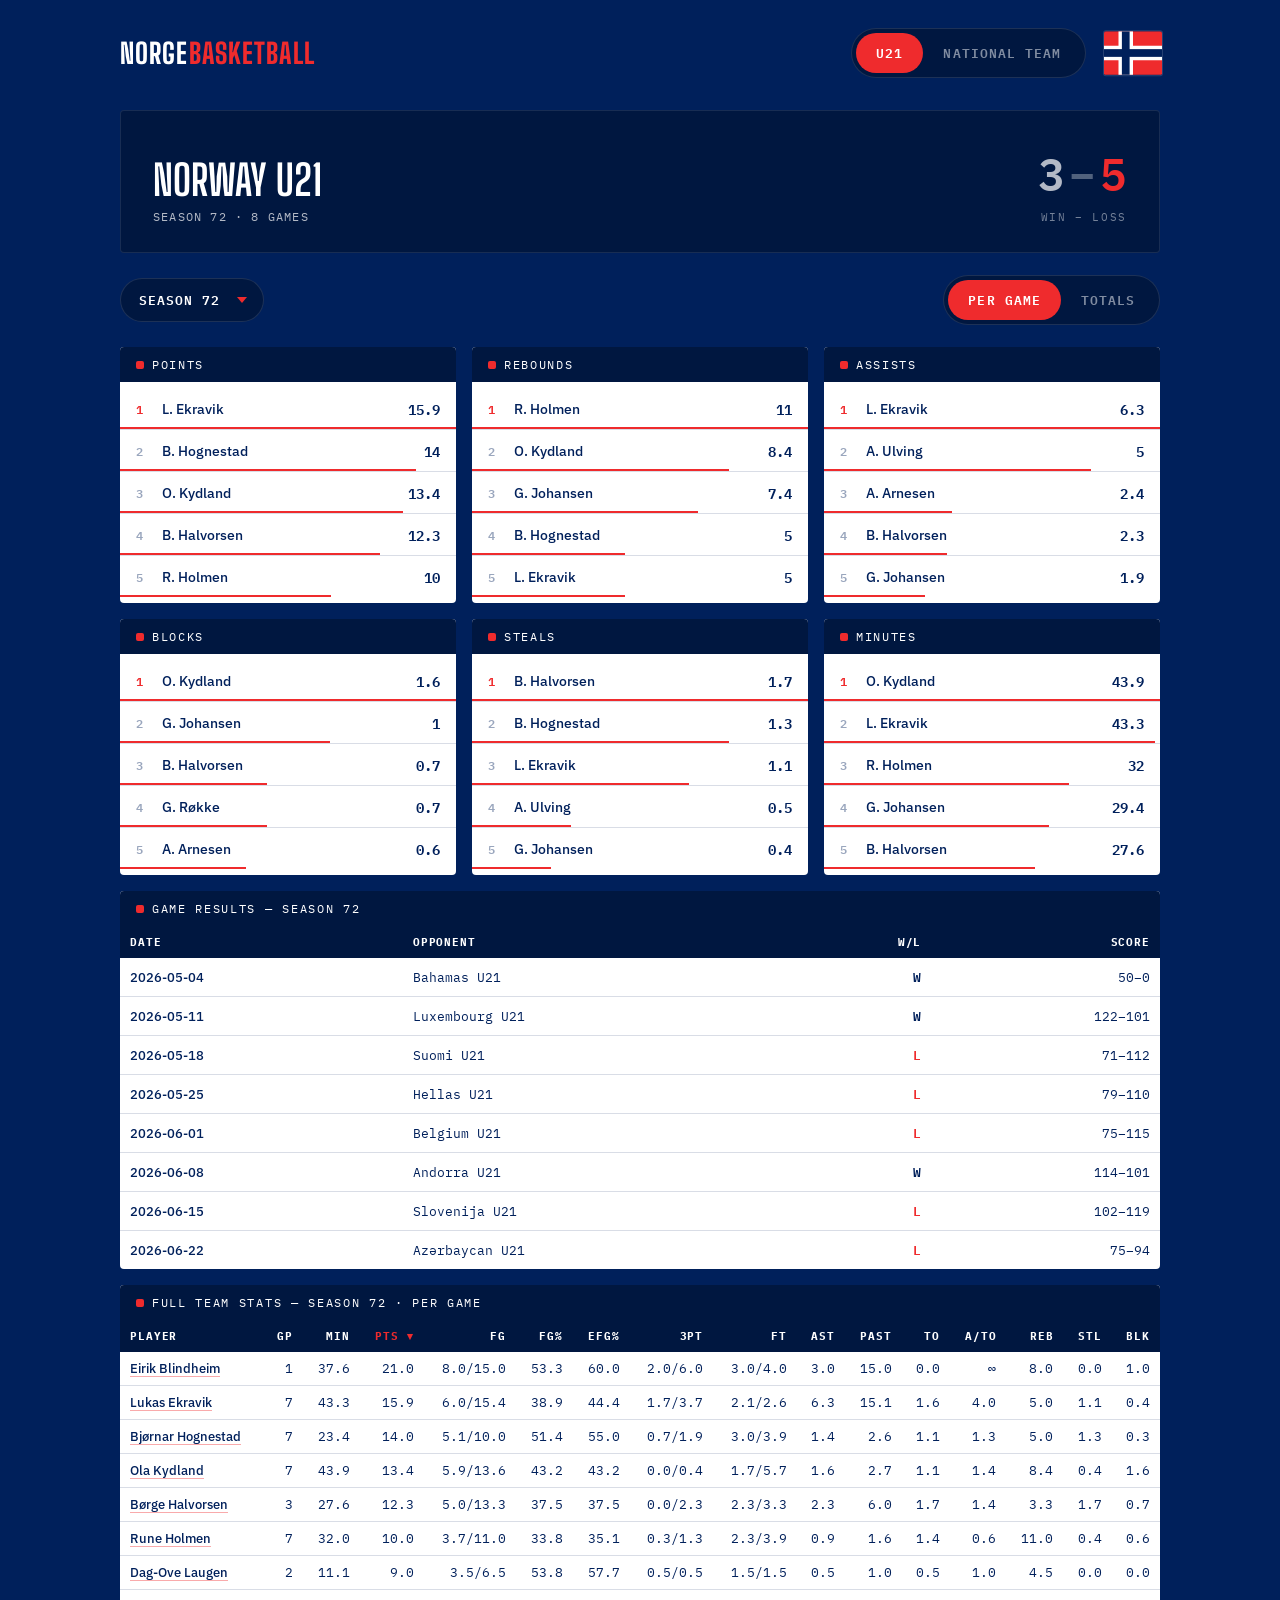
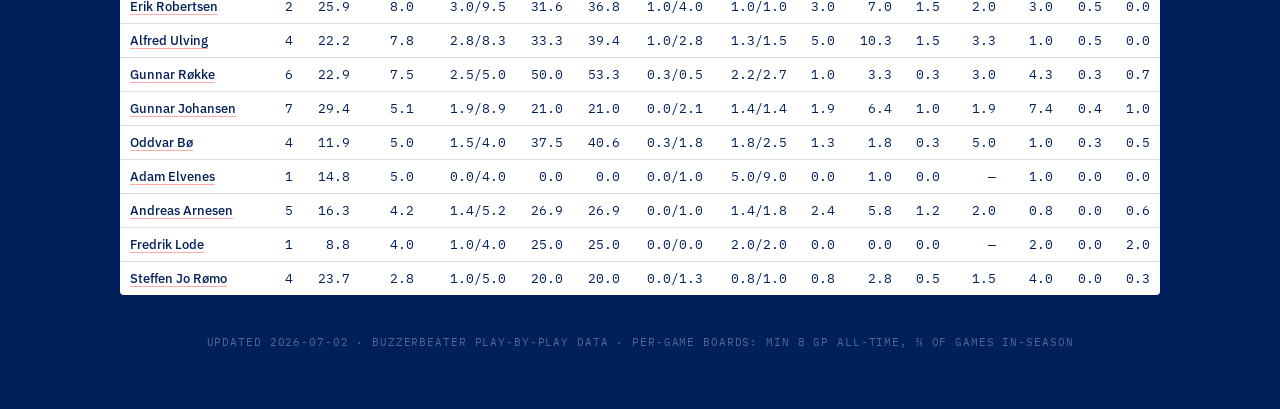
==== index.html @ 169f4b01 "Norge U21/NT stats site" ====
<!DOCTYPE html>
<html lang="en">
<head>
<meta charset="UTF-8">
<meta name="viewport" content="width=device-width, initial-scale=1.0">
<meta name="color-scheme" content="light">
<title>Norge Basketball — Team Stats</title>
<link rel="preconnect" href="https://fonts.googleapis.com">
<link rel="preconnect" href="https://fonts.gstatic.com" crossorigin>
<link href="https://fonts.googleapis.com/css2?family=Big+Shoulders+Display:wght@600;700;800&family=IBM+Plex+Sans:wght@400;500;600&family=IBM+Plex+Mono:wght@500;600&display=swap" rel="stylesheet">
<link rel="stylesheet" href="styles.css">
</head>
<body>
<div class="wrap">

  <div class="topbar">
    <div class="wordmark">Norge<span>Basketball</span></div>
    <div class="topbar-right">
      <div class="switcher" id="teamSwitch">
        <button class="active" data-team="u21">U21</button>
        <button data-team="nt">National Team</button>
      </div>
    </div>
    <svg class="flag" viewBox="0 0 24 18" xmlns="http://www.w3.org/2000/svg" role="img" aria-label="Flag of Norway">
      <rect width="24" height="18" fill="var(--red)"/>
      <rect x="6" width="6" height="18" fill="#FFFFFF"/>
      <rect y="6" width="24" height="6" fill="#FFFFFF"/>
      <rect x="7.4" width="3.2" height="18" fill="var(--navy)"/>
      <rect y="7.4" width="24" height="3.2" fill="var(--navy)"/>
    </svg>
  </div>

  <div class="hero">
    <div>
      <div class="hero-team" id="heroTeam">Norway U21</div>
      <div class="hero-sub" id="heroSub">Season standings — placeholder data</div>
    </div>
    <div class="record-block">
      <div class="record-digits" id="recordDigits">
        <span class="w">14</span><span class="sep">–</span><span class="l">6</span>
      </div>
      <div class="record-label">Win – Loss</div>
    </div>
  </div>

  <div class="controls">
    <select class="season-select" id="seasonSelect" aria-label="Season"></select>
    <div class="switcher" id="modeSwitch">
      <button data-mode="pergame" class="active">Per Game</button>
      <button data-mode="totals">Totals</button>
    </div>
  </div>

  <div class="grid" id="statGrid"></div>

  <div class="table-card sched-card" id="schedCard">
    <div class="card-tab"><div class="notch"></div><span id="schedTitle">Game Results</span></div>
    <div class="table-scroll">
      <table class="stats-table sched-table" id="schedTable"><thead><tr>
        <th style="text-align:left;cursor:default">Date</th>
        <th style="text-align:left;cursor:default">Opponent</th>
        <th style="cursor:default">W/L</th><th style="cursor:default">Score</th>
      </tr></thead><tbody></tbody></table>
    </div>
  </div>

  <a class="alltime-link" id="alltimeLink" href="players.html" style="display:none">
    All-Time player table — every player, sortable <span>→</span>
  </a>

  <div class="table-card">
    <div class="card-tab"><div class="notch"></div><span id="tableTitle">Full Team Stats</span></div>
    <div class="table-scroll">
      <table class="stats-table" id="statsTable"><thead><tr></tr></thead><tbody></tbody></table>
    </div>
  </div>

  <footer id="footer">Loading…</footer>
</div>

<script src="shared.js"></script>
<script>
  const grid = document.getElementById('statGrid');
  const heroTeam = document.getElementById('heroTeam');
  const heroSub = document.getElementById('heroSub');
  const recordDigits = document.getElementById('recordDigits');
  const footer = document.getElementById('footer');
  const seasonSelect = document.getElementById('seasonSelect');
  const teamButtons = document.querySelectorAll('#teamSwitch button');
  const modeButtons = document.querySelectorAll('#modeSwitch button');

  let DATA = null;
  const state = { team: 'u21', season: null, mode: 'pergame' };

  function seasonLabel(s) { return s === 'all' ? 'All-Time' : 'Season ' + s; }

  function fillSeasons() {
    const t = DATA.teams[state.team];
    if (!t.seasons.includes(state.season)) {
      state.season = t.seasons[1] || t.seasons[0];   // latest season, else all-time
    }
    seasonSelect.innerHTML = t.seasons.map(s =>
      `<option value="${s}"${s === state.season ? ' selected' : ''}>${seasonLabel(s)}</option>`
    ).join('');
  }

  function render() {
    const t = DATA.teams[state.team];
    const d = t.data[state.season];
    heroTeam.textContent = t.team;
    heroSub.textContent = `${seasonLabel(state.season)} · ${d.games} games`;
    recordDigits.innerHTML =
      `<span class="w">${d.wins}</span><span class="sep">–</span><span class="l">${d.losses}</span>`;

    const cats = d[state.mode];
    grid.innerHTML = '';
    Object.entries(cats).forEach(([label, players]) => {
      const max = players.length ? Math.max(...players.map(p => p[1])) : 1;
      const card = document.createElement('div');
      card.className = 'card';
      const rows = players.length ? players.map((p, i) => `
            <div class="row">
              <div class="rank">${i + 1}</div>
              <div class="name name-click" data-p="${p[2] || ''}">${p[0]}</div>
              <div class="val">${p[1]}</div>
              <div class="bar" style="width:${(p[1] / max) * 100}%"></div>
            </div>`).join('')
        : '<div class="row"><div class="name">No qualifying players</div></div>';
      card.innerHTML = `
        <div class="card-tab"><div class="notch"></div><span>${label}</span></div>
        <div class="card-list">${rows}</div>`;
      grid.appendChild(card);
    });
    grid.querySelectorAll('.name-click').forEach(el =>
      el.onclick = () => el.dataset.p && showPlayer(state.team, el.dataset.p));
    renderTable();
  }

  // ---- full stats table ---- (F, tMetric come from shared.js)
  const T_COLS = [
    ['name','Player'], ['gp','GP'], ['min','MIN'], ['pts','PTS'], ['fg','FG'],
    ['fgp','FG%'], ['efg','eFG%'], ['tp','3PT'], ['ft','FT'], ['ast','AST'],
    ['past','pAST'], ['to','TO'], ['ato','A/TO'], ['reb','REB'],
    ['stl','STL'], ['blk','BLK']];
  let tSort = 'pts', tDir = -1;

  function renderSchedule() {
    const d = DATA.teams[state.team].data[state.season];
    const sched = d.schedule || [];
    document.getElementById('schedTitle').textContent =
      `Game Results — ${seasonLabel(state.season)}`;
    document.querySelector('#schedTable tbody').innerHTML = sched.map(g => `<tr>
        <td>${g[0]}</td><td style="text-align:left">${g[1]}</td>
        <td style="color:${g[2] === 'W' ? 'inherit' : 'var(--red)'};font-weight:600">${g[2]}</td>
        <td>${g[3]}</td>
      </tr>`).join('') || '<tr><td colspan="4">No games.</td></tr>';
  }

  function renderTable() {
    const isAll = state.season === 'all';
    document.getElementById('schedCard').style.display = isAll ? 'none' : '';
    document.querySelector('.table-card:not(.sched-card)').style.display = isAll ? 'none' : '';
    document.getElementById('alltimeLink').style.display = isAll ? '' : 'none';
    if (isAll) return;
    renderSchedule();
    const t = DATA.teams[state.team];
    const d = t.data[state.season];
    const rows = (d.players || []).slice();
    const pg = state.mode === 'pergame';
    document.getElementById('tableTitle').textContent =
      `Full Team Stats — ${seasonLabel(state.season)}${pg ? ' · per game' : ' · totals'}`;

    rows.sort((a, b) => {
      let av = tMetric(a, tSort), bv = tMetric(b, tSort);
      if (pg && tSort !== 'name' && !['fgp','efg','ato'].includes(tSort)) {
        av = a[F.gp] ? av/a[F.gp] : -1; bv = b[F.gp] ? bv/b[F.gp] : -1;
      }
      if (typeof av === 'string') return tDir * av.localeCompare(bv);
      return tDir * (av - bv) || b[F.gp] - a[F.gp];
    });

    document.querySelector('#statsTable thead tr').innerHTML = T_COLS.map(([k, l]) =>
      `<th data-k="${k}" class="${k === tSort ? 'sorted' : ''}">${l}${
        k === tSort ? (tDir < 0 ? ' ▾' : ' ▴') : ''}</th>`).join('');

    const pct = x => x < 0 ? '—' : (100*x).toFixed(1);
    const n1 = x => x.toFixed(1);
    document.querySelector('#statsTable tbody').innerHTML = rows.map(r => {
      const gp = r[F.gp] || 1;
      const s = pg ? (x => n1(x / gp)) : (x => Math.round(x));
      const pts = 2*r[F.fgm] + r[F.tpm] + r[F.ftm];
      const ato = r[F.to] ? (r[F.ast]/r[F.to]).toFixed(1) : (r[F.ast] ? '∞' : '—');
      return `<tr>
        <td class="name-click" data-p="${r[F.name]}">${r[F.name]}</td><td>${r[F.gp]}</td>
        <td>${pg ? n1(r[F.min]/gp) : Math.round(r[F.min])}</td>
        <td>${s(pts)}</td>
        <td>${s(r[F.fgm])}/${s(r[F.fga])}</td>
        <td>${pct(tMetric(r,'fgp'))}</td><td>${pct(tMetric(r,'efg'))}</td>
        <td>${s(r[F.tpm])}/${s(r[F.tpa])}</td>
        <td>${s(r[F.ftm])}/${s(r[F.fta])}</td>
        <td>${s(r[F.ast])}</td><td>${s(r[F.past])}</td><td>${s(r[F.to])}</td>
        <td>${ato}</td>
        <td>${s(r[F.reb])}</td><td>${s(r[F.stl])}</td><td>${s(r[F.blk])}</td>
      </tr>`;
    }).join('');

    document.querySelectorAll('#statsTable th').forEach(th => th.onclick = () => {
      const k = th.dataset.k;
      if (tSort === k) tDir = -tDir;
      else { tSort = k; tDir = k === 'name' ? 1 : -1; }
      renderTable();
    });
    document.querySelectorAll('#statsTable td.name-click').forEach(td =>
      td.onclick = () => showPlayer(state.team, td.dataset.p));
  }

  teamButtons.forEach(btn => btn.addEventListener('click', () => {
    teamButtons.forEach(b => b.classList.remove('active'));
    btn.classList.add('active');
    state.team = btn.dataset.team;
    fillSeasons();
    render();
  }));

  modeButtons.forEach(btn => btn.addEventListener('click', () => {
    modeButtons.forEach(b => b.classList.remove('active'));
    btn.classList.add('active');
    state.mode = btn.dataset.mode;
    render();
  }));

  seasonSelect.addEventListener('change', () => {
    state.season = seasonSelect.value;
    render();
  });

  fetch('data.json')
    .then(r => { if (!r.ok) throw new Error(r.status); return r.json(); })
    .then(j => {
      DATA = j;
      fillSeasons();
      render();
      footer.textContent =
        `Updated ${j.generated} · BuzzerBeater play-by-play data · per-game boards: min 8 GP all-time, ⅓ of games in-season`;
    })
    .catch(e => {
      footer.textContent = 'Could not load data.json — if opened as a local file, serve over HTTP.';
    });
</script>
</body>
</html>
---- styles.css ----
:root {
    --navy: #00205B;
    --navy-deep: #001740;
    --paper: #FFFFFF;
    --red: #EF2B2D;
    --ink: #00205B;
  }

  * { box-sizing: border-box; margin: 0; padding: 0; }

  html {
    background: var(--navy);
    height: 100%;
    color-scheme: light only;
  }

  body {
    background: var(--navy);
    color: var(--paper);
    font-family: 'IBM Plex Sans', sans-serif;
    min-height: 100%;
    position: relative;
    overflow-x: hidden;
  }

  .wrap { position: relative; z-index: 1; }

  .wrap {
    max-width: 1080px;
    margin: 0 auto;
    padding: 28px 20px 60px;
  }

  /* --- Top bar --- */
  .topbar {
    display: flex;
    justify-content: space-between;
    align-items: center;
    flex-wrap: wrap;
    gap: 16px;
    margin-bottom: 32px;
    position: relative;
  }

  .wordmark {
    font-family: 'Big Shoulders Display', sans-serif;
    font-weight: 800;
    font-size: 28px;
    letter-spacing: 0.04em;
    text-transform: uppercase;
    color: var(--paper);
  }
  .wordmark span { color: var(--red); }

  .topbar-right {
    display: flex;
    align-items: center;
    gap: 16px;
    margin-right: 74px;   /* clear the absolutely-positioned flag */
  }

  .flag {
    width: 58px;
    height: auto;
    flex-shrink: 0;
    border-radius: 2px;
    box-shadow: 0 0 0 1px rgba(255,255,255,0.15);
    position: absolute;
    top: 50%;
    right: -2px;
    transform: translateY(-50%);
  }

  .switcher {
    display: inline-flex;
    background: var(--navy-deep);
    border-radius: 999px;
    padding: 4px;
    border: 1px solid rgba(233,237,241,0.12);
  }
  .switcher button {
    font-family: 'IBM Plex Mono', monospace;
    font-weight: 600;
    font-size: 13px;
    letter-spacing: 0.08em;
    text-transform: uppercase;
    padding: 9px 20px;
    border: none;
    border-radius: 999px;
    background: transparent;
    color: rgba(233,237,241,0.55);
    cursor: pointer;
    transition: all 0.2s ease;
  }
  .switcher button.active {
    background: var(--red);
    color: white;
  }


  /* --- Controls row (season + mode) --- */
  .controls {
    display: flex;
    justify-content: space-between;
    align-items: center;
    flex-wrap: wrap;
    gap: 12px;
    margin: -14px 0 22px;
  }
  .season-select {
    font-family: 'IBM Plex Mono', monospace;
    font-weight: 600;
    font-size: 13px;
    letter-spacing: 0.08em;
    text-transform: uppercase;
    background: var(--navy-deep);
    color: var(--paper);
    border: 1px solid rgba(233,237,241,0.12);
    border-radius: 999px;
    padding: 10px 42px 10px 18px;
    appearance: none;
    -webkit-appearance: none;
    background-image: url("data:image/svg+xml;utf8,<svg xmlns='http://www.w3.org/2000/svg' width='10' height='6' viewBox='0 0 10 6'><path d='M0 0l5 6 5-6z' fill='%23EF2B2D'/></svg>");
    background-repeat: no-repeat;
    background-position: right 16px center;
    cursor: pointer;
  }
  .season-select:focus { outline: 2px solid var(--red); outline-offset: 2px; }

  /* --- Scoreboard hero --- */
  .hero {
    background: var(--navy-deep);
    border: 1px solid rgba(233,237,241,0.1);
    border-radius: 4px;
    padding: 28px 32px;
    margin-bottom: 36px;
    display: flex;
    justify-content: space-between;
    align-items: flex-end;
    flex-wrap: wrap;
    gap: 20px;
  }

  .hero-team {
    font-family: 'Big Shoulders Display', sans-serif;
    font-weight: 700;
    font-size: 42px;
    text-transform: uppercase;
    line-height: 1;
  }
  .hero-sub {
    font-family: 'IBM Plex Mono', monospace;
    font-size: 12px;
    letter-spacing: 0.1em;
    text-transform: uppercase;
    color: rgba(255,255,255,0.7);
    margin-top: 8px;
  }

  .record-block { text-align: right; }
  .record-digits {
    font-family: 'IBM Plex Mono', monospace;
    font-weight: 600;
    font-size: 44px;
    font-variant-numeric: tabular-nums;
    letter-spacing: 0.02em;
  }
  .record-digits .w { color: rgba(255,255,255,0.7); }
  .record-digits .sep { color: rgba(233,237,241,0.35); padding: 0 4px; }
  .record-digits .l { color: var(--red); }
  .record-label {
    font-family: 'IBM Plex Mono', monospace;
    font-size: 11px;
    letter-spacing: 0.15em;
    text-transform: uppercase;
    color: rgba(233,237,241,0.5);
    margin-top: 4px;
  }

  /* --- Leaderboard grid --- */
  .grid {
    display: grid;
    grid-template-columns: repeat(3, 1fr);
    gap: 16px;
  }
  @media (max-width: 720px) {
    .grid { grid-template-columns: 1fr; }
    .hero { flex-direction: column; align-items: flex-start; }
    .record-block { text-align: left; }
  }

  .card {
    background: var(--paper);
    color: var(--ink);
    border-radius: 4px;
    overflow: hidden;
  }

  .card-tab {
    display: flex;
    align-items: center;
    gap: 8px;
    padding: 10px 16px;
    background: var(--navy-deep);
  }
  .card-tab .notch {
    width: 8px;
    height: 8px;
    border-radius: 2px;
    background: var(--red);
    flex-shrink: 0;
  }
  .card-tab span {
    font-family: 'IBM Plex Mono', monospace;
    font-size: 12px;
    letter-spacing: 0.14em;
    text-transform: uppercase;
    color: var(--paper);
  }

  .card-list { padding: 6px 0; }

  .row {
    display: flex;
    align-items: center;
    gap: 12px;
    padding: 9px 16px;
    border-bottom: 1px solid rgba(0,32,91,0.15);
    position: relative;
  }
  .row:last-child { border-bottom: none; }

  .rank {
    font-family: 'IBM Plex Mono', monospace;
    font-weight: 600;
    font-size: 12px;
    color: rgba(0,32,91,0.4);
    width: 14px;
    flex-shrink: 0;
  }
  .row:first-child .rank { color: var(--red); }

  .name {
    font-family: 'IBM Plex Sans', sans-serif;
    font-weight: 500;
    font-size: 14px;
    flex-grow: 1;
    overflow: hidden;
    text-overflow: ellipsis;
    white-space: nowrap;
  }

  .val {
    font-family: 'IBM Plex Mono', monospace;
    font-weight: 600;
    font-size: 14px;
    font-variant-numeric: tabular-nums;
    flex-shrink: 0;
  }

  .bar {
    position: absolute;
    bottom: 0; left: 0;
    height: 2px;
    background: var(--red);
  }

  /* --- Full stats table --- */
  .table-card {
    margin-top: 16px;
    background: var(--paper);
    color: var(--ink);
    border-radius: 4px;
    overflow: hidden;
  }
  .table-scroll { overflow-x: auto; }
  .stats-table {
    width: 100%;
    border-collapse: collapse;
    font-size: 13px;
    min-width: 860px;
  }
  .stats-table th {
    font-family: 'IBM Plex Mono', monospace;
    font-size: 11px;
    letter-spacing: 0.08em;
    text-transform: uppercase;
    color: var(--paper);
    background: var(--navy-deep);
    padding: 9px 10px;
    text-align: right;
    white-space: nowrap;
    cursor: pointer;
    user-select: none;
  }
  .stats-table th:first-child { text-align: left; }
  .stats-table th.sorted { color: var(--red); }
  .stats-table td {
    font-family: 'IBM Plex Mono', monospace;
    font-variant-numeric: tabular-nums;
    padding: 8px 10px;
    text-align: right;
    white-space: nowrap;
    border-bottom: 1px solid rgba(0,32,91,0.15);
  }
  .stats-table td:first-child {
    font-family: 'IBM Plex Sans', sans-serif;
    font-weight: 500;
    text-align: left;
  }
  .stats-table tr:last-child td { border-bottom: none; }

  footer {
    margin-top: 40px;
    text-align: center;
    font-family: 'IBM Plex Mono', monospace;
    font-size: 11px;
    letter-spacing: 0.08em;
    text-transform: uppercase;
    color: rgba(233,237,241,0.35);
  }
  /* --- Game results --- */
  .sched-card { margin-top: 16px; }
  .sched-table { min-width: 0; }

  /* --- All-time link card --- */
  .alltime-link {
    margin-top: 16px;
    display: block;
    background: var(--navy-deep);
    border: 1px solid rgba(233,237,241,0.12);
    border-radius: 4px;
    padding: 18px 20px;
    font-family: 'IBM Plex Mono', monospace;
    font-size: 13px;
    letter-spacing: 0.08em;
    text-transform: uppercase;
    color: var(--paper);
    text-decoration: none;
  }
  .alltime-link span { color: var(--red); }

  /* --- Player modal --- */
  .modal-back {
    position: fixed; inset: 0;
    background: rgba(0,23,64,0.85);
    z-index: 50;
    display: none;
    padding: 4vh 16px;
    overflow-y: auto;
  }
  .modal-back.open { display: block; }
  .modal {
    max-width: 1000px;
    margin: 0 auto;
    background: var(--paper);
    color: var(--ink);
    border-radius: 4px;
    overflow: hidden;
  }
  .modal-head {
    display: flex;
    justify-content: space-between;
    align-items: center;
    background: var(--navy-deep);
    padding: 14px 20px;
  }
  .modal-head h2 {
    font-family: 'Big Shoulders Display', sans-serif;
    font-weight: 700;
    font-size: 26px;
    text-transform: uppercase;
    color: var(--paper);
  }
  .modal-head .sub {
    font-family: 'IBM Plex Mono', monospace;
    font-size: 11px;
    letter-spacing: 0.1em;
    text-transform: uppercase;
    color: rgba(233,237,241,0.55);
    margin-top: 2px;
  }
  .modal-close {
    background: var(--red);
    border: none;
    color: white;
    font-family: 'IBM Plex Mono', monospace;
    font-weight: 600;
    font-size: 14px;
    border-radius: 999px;
    width: 32px; height: 32px;
    cursor: pointer;
    flex-shrink: 0;
  }
  .modal-section {
    font-family: 'IBM Plex Mono', monospace;
    font-size: 11px;
    letter-spacing: 0.14em;
    text-transform: uppercase;
    padding: 14px 20px 6px;
    color: rgba(0,32,91,0.55);
  }
  .modal .table-scroll { padding-bottom: 6px; }
  .stats-table tr.pg-row td {
    color: rgba(0,32,91,0.6);
    border-bottom: 1px solid rgba(0,32,91,0.25);
  }
  .stats-table tr.tot-row td { border-bottom: none; }
  .row .name.name-click { cursor: pointer; }
  .stats-table td.clickable, .stats-table td.name-click {
    cursor: pointer;
    text-decoration: underline;
    text-decoration-color: rgba(239,43,45,0.4);
    text-underline-offset: 3px;
  }
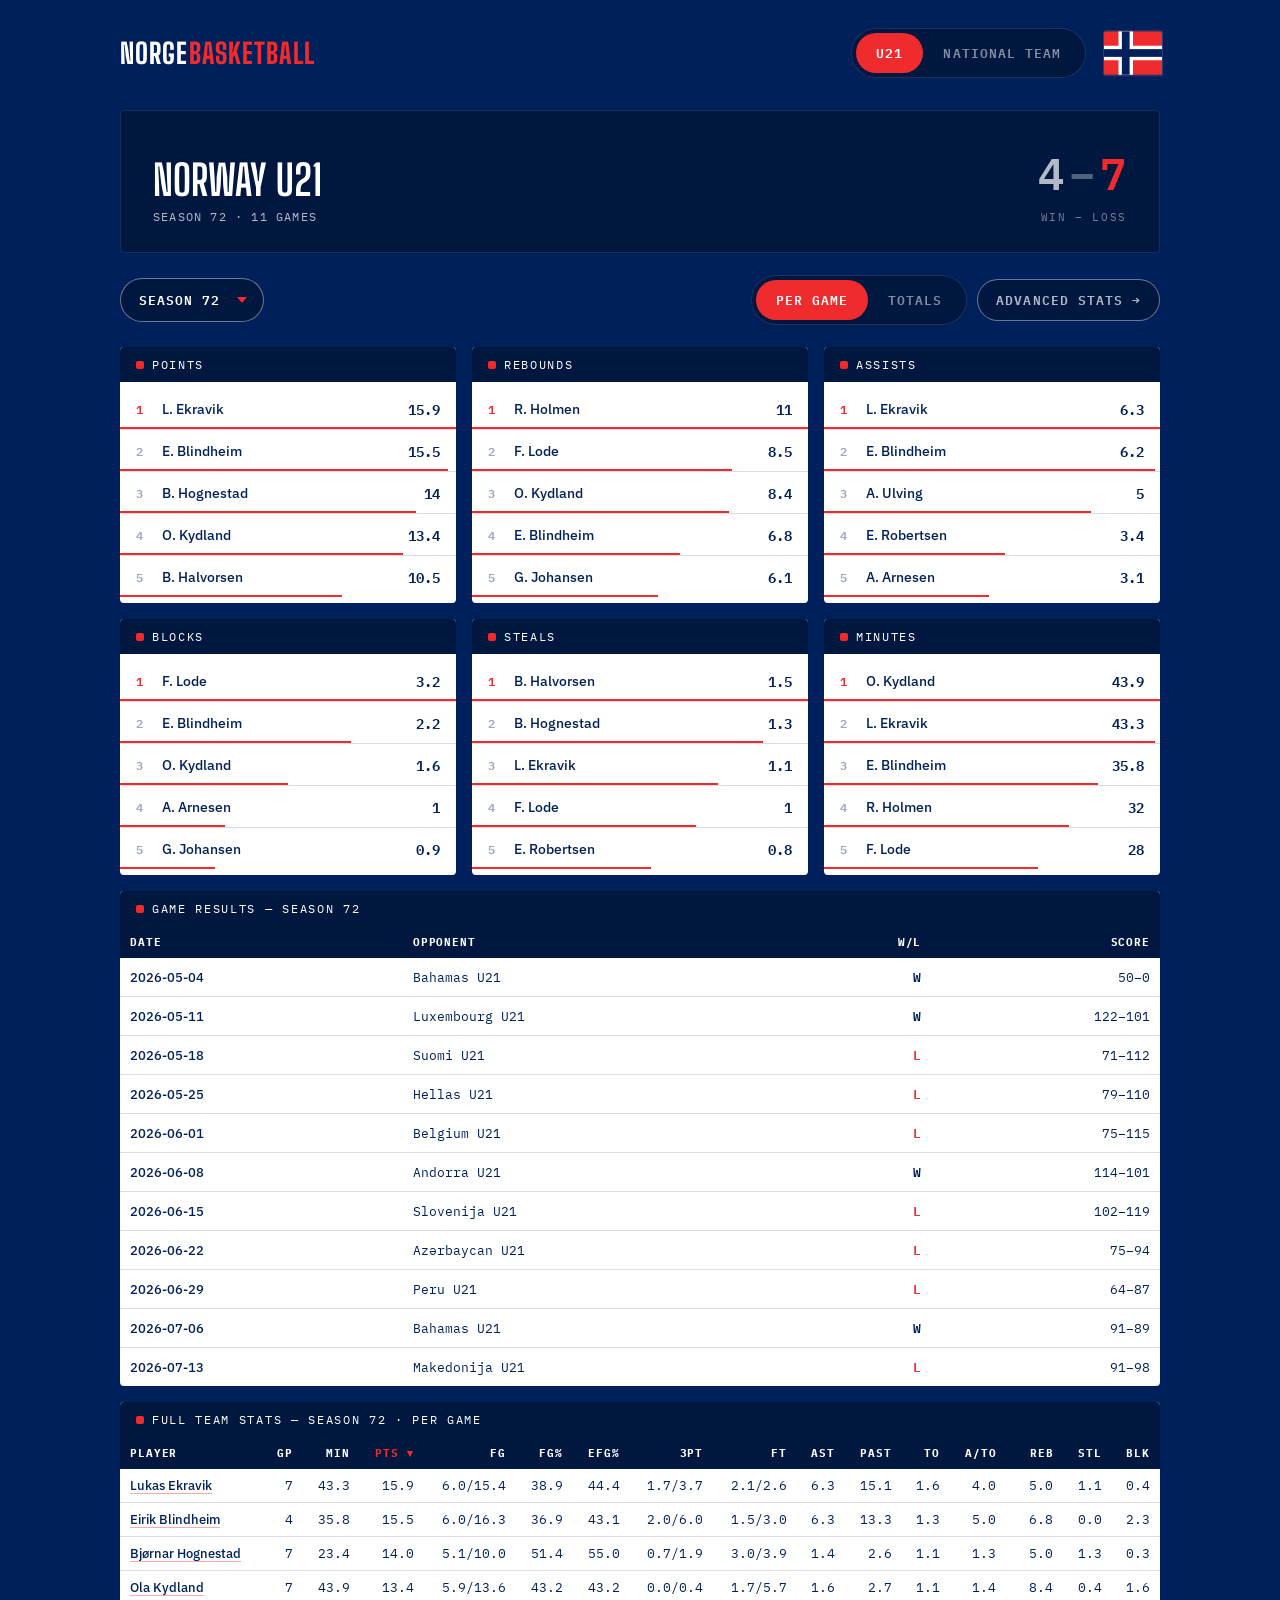
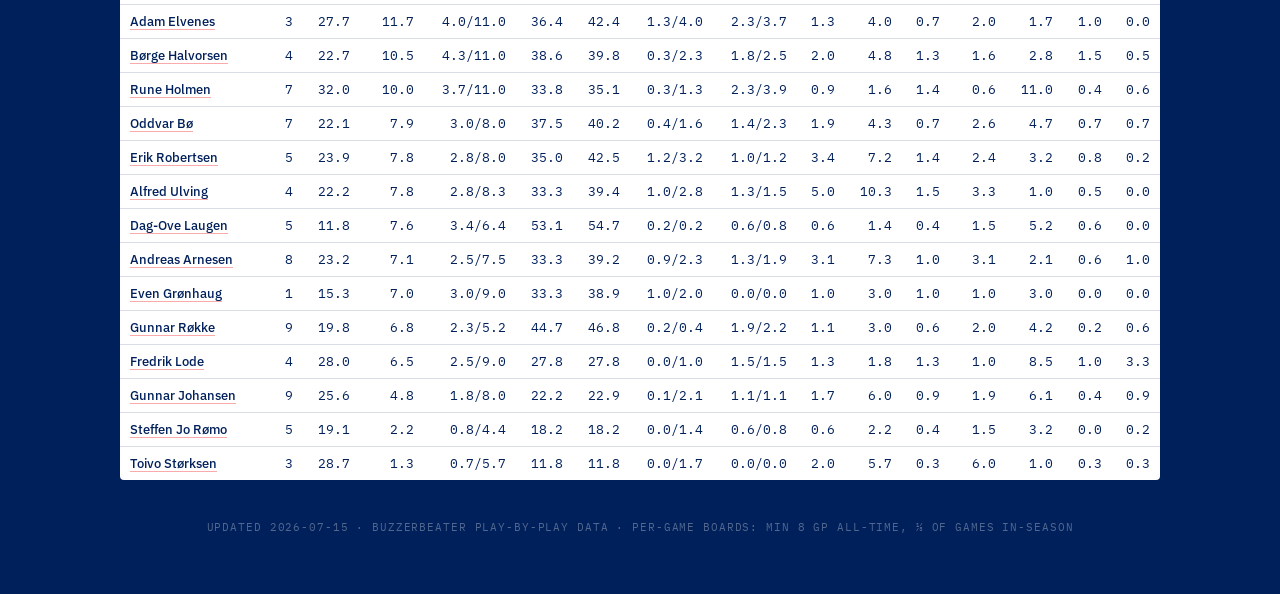
==== commit 7e289db0: "career grades, competition-level tactic analysis, UI fixes" ====
--- a/index.html
+++ b/index.html
@@ -45,9 +45,12 @@
 
   <div class="controls">
     <select class="season-select" id="seasonSelect" aria-label="Season"></select>
-    <div class="switcher" id="modeSwitch">
-      <button data-mode="pergame" class="active">Per Game</button>
-      <button data-mode="totals">Totals</button>
+    <div style="display:flex;gap:10px;align-items:center">
+      <div class="switcher" id="modeSwitch">
+        <button data-mode="pergame" class="active">Per Game</button>
+        <button data-mode="totals">Totals</button>
+      </div>
+      <a href="players.html" class="pill-check" style="text-decoration:none">Advanced Stats →</a>
     </div>
   </div>
 
--- a/styles.css
+++ b/styles.css
@@ -29,6 +29,11 @@
     max-width: 1080px;
     margin: 0 auto;
     padding: 28px 20px 60px;
+  }
+  /* wide-table pages (players, matrix): use the viewport, keep a sane cap */
+  body.wide .wrap { max-width: min(96vw, 1760px); }
+  body.wide .stats-table th, body.wide .stats-table td {
+    padding-left: 8px; padding-right: 8px;
   }
 
   /* --- Top bar --- */
@@ -91,6 +96,8 @@
     color: rgba(233,237,241,0.55);
     cursor: pointer;
     transition: all 0.2s ease;
+    user-select: none;
+    -webkit-user-select: none;
   }
   .switcher button.active {
     background: var(--red);
@@ -115,7 +122,7 @@
     text-transform: uppercase;
     background: var(--navy-deep);
     color: var(--paper);
-    border: 1px solid rgba(233,237,241,0.12);
+    border: 1px solid rgba(233,237,241,0.45);
     border-radius: 999px;
     padding: 10px 42px 10px 18px;
     appearance: none;
@@ -126,6 +133,41 @@
     cursor: pointer;
   }
   .season-select:focus { outline: 2px solid var(--red); outline-offset: 2px; }
+  .season-select option { background: var(--navy-deep); color: var(--paper); }
+
+  /* pill checkbox (current-squad filter etc.) */
+  .pill-check {
+    font-family: 'IBM Plex Mono', monospace;
+    font-weight: 600; font-size: 13px; letter-spacing: 0.08em;
+    text-transform: uppercase;
+    display: inline-flex; align-items: center; gap: 8px;
+    background: var(--navy-deep); color: rgba(233,237,241,0.75);
+    border: 1px solid rgba(233,237,241,0.45); border-radius: 999px;
+    padding: 9px 18px; cursor: pointer; user-select: none;
+  }
+  .pill-check input { accent-color: var(--red); }
+
+  /* multi-select seasons list (matrix page) */
+  .season-multi {
+    font-family: 'IBM Plex Mono', monospace; font-weight: 600;
+    font-size: 13px; letter-spacing: 0.06em;
+    background: var(--navy-deep); color: var(--paper);
+    border: 1px solid rgba(233,237,241,0.45); border-radius: 12px;
+    padding: 8px; min-width: 130px;
+  }
+  .season-multi option { padding: 3px 8px; }
+  .season-multi option:checked {
+    background: var(--red) linear-gradient(0deg, var(--red), var(--red));
+    color: white;
+  }
+
+  /* cross-tab matrix table */
+  .matrix-table td, .matrix-table th { text-align: center; }
+  .matrix-table td.tot, .matrix-table th.tot {
+    border-left: 2px solid rgba(0,32,91,0.35); font-weight: 700;
+  }
+  .matrix-table tr.tot td { border-top: 2px solid rgba(0,32,91,0.35); font-weight: 700; }
+  .matrix-table .n { display: block; font-size: 10px; opacity: 0.55; font-weight: 400; }
 
   /* --- Scoreboard hero --- */
   .hero {
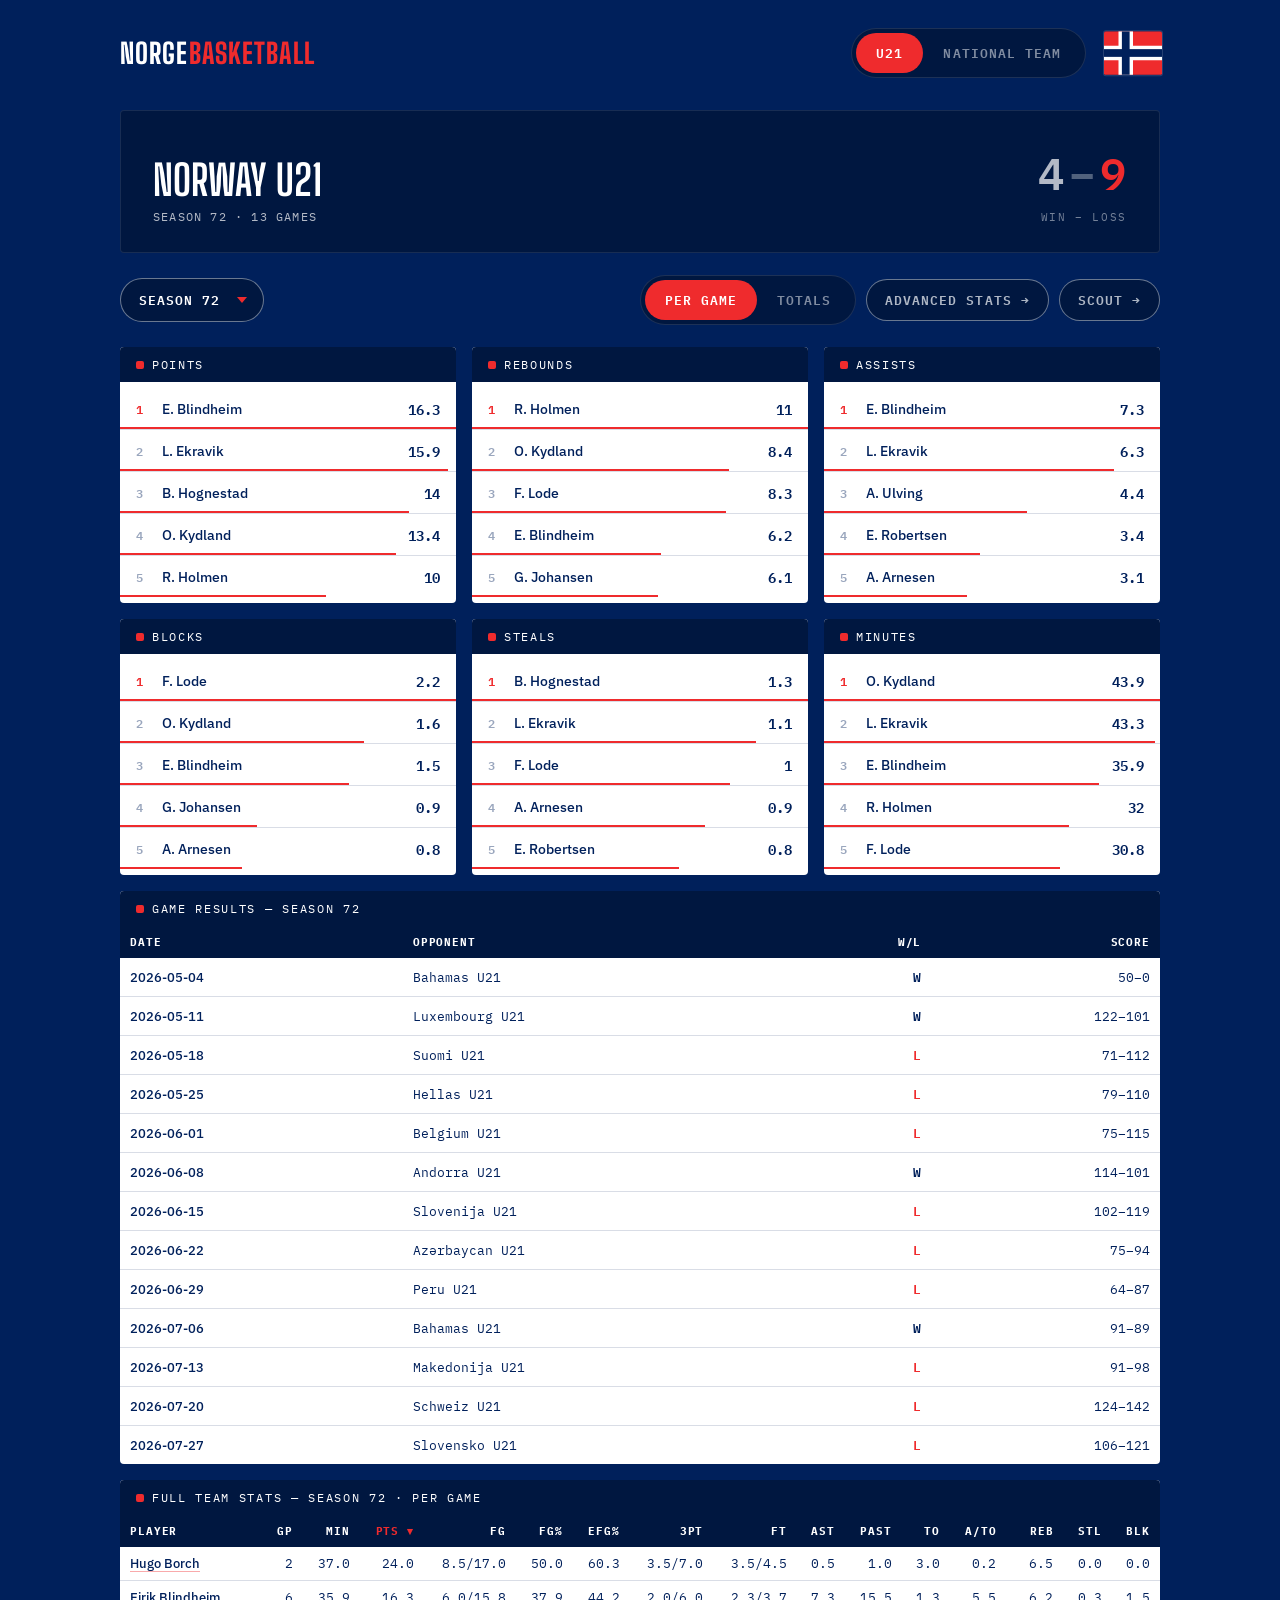
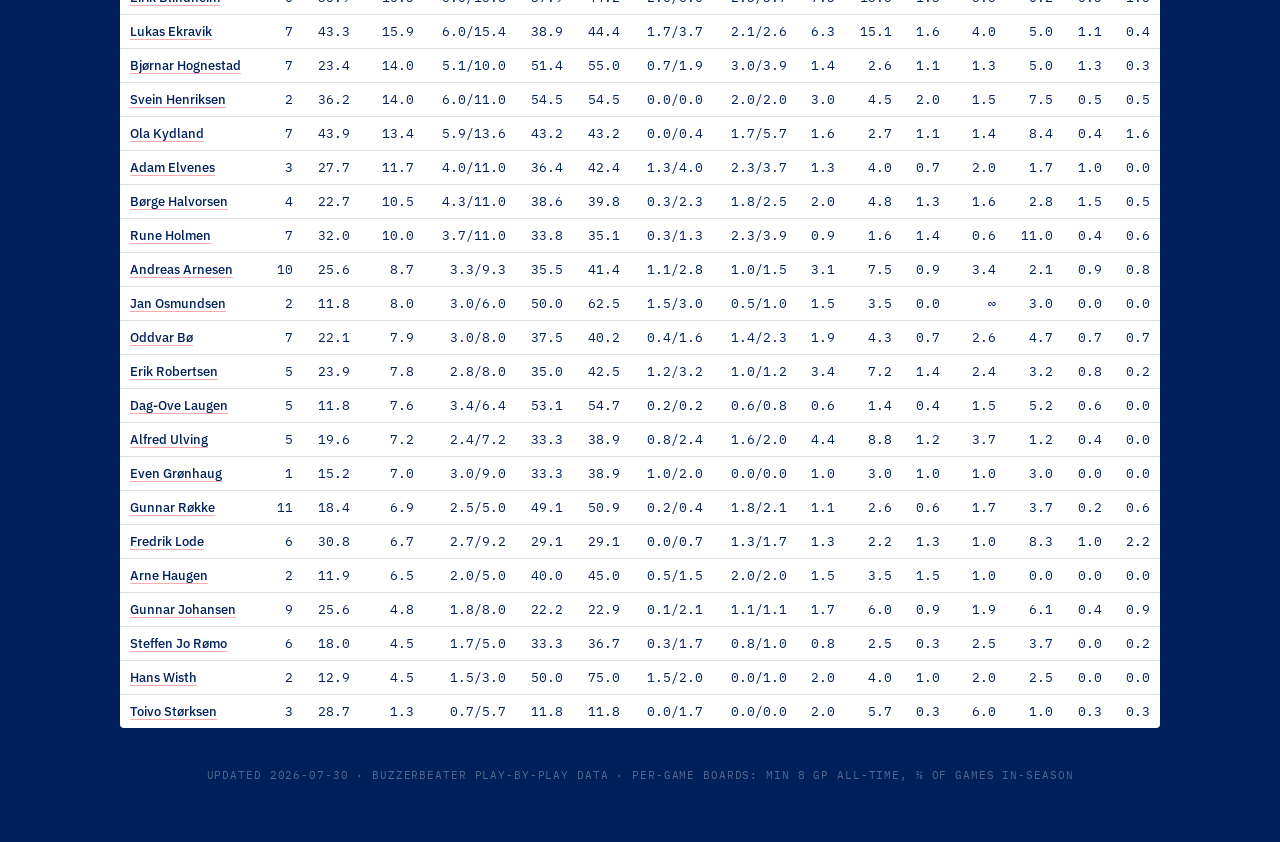
==== commit 01a0f9d3: "scout page" ====
--- a/index.html
+++ b/index.html
@@ -51,6 +51,7 @@
         <button data-mode="totals">Totals</button>
       </div>
       <a href="players.html" class="pill-check" style="text-decoration:none">Advanced Stats →</a>
+      <a href="scout.html" class="pill-check" style="text-decoration:none">Scout →</a>
     </div>
   </div>
 
